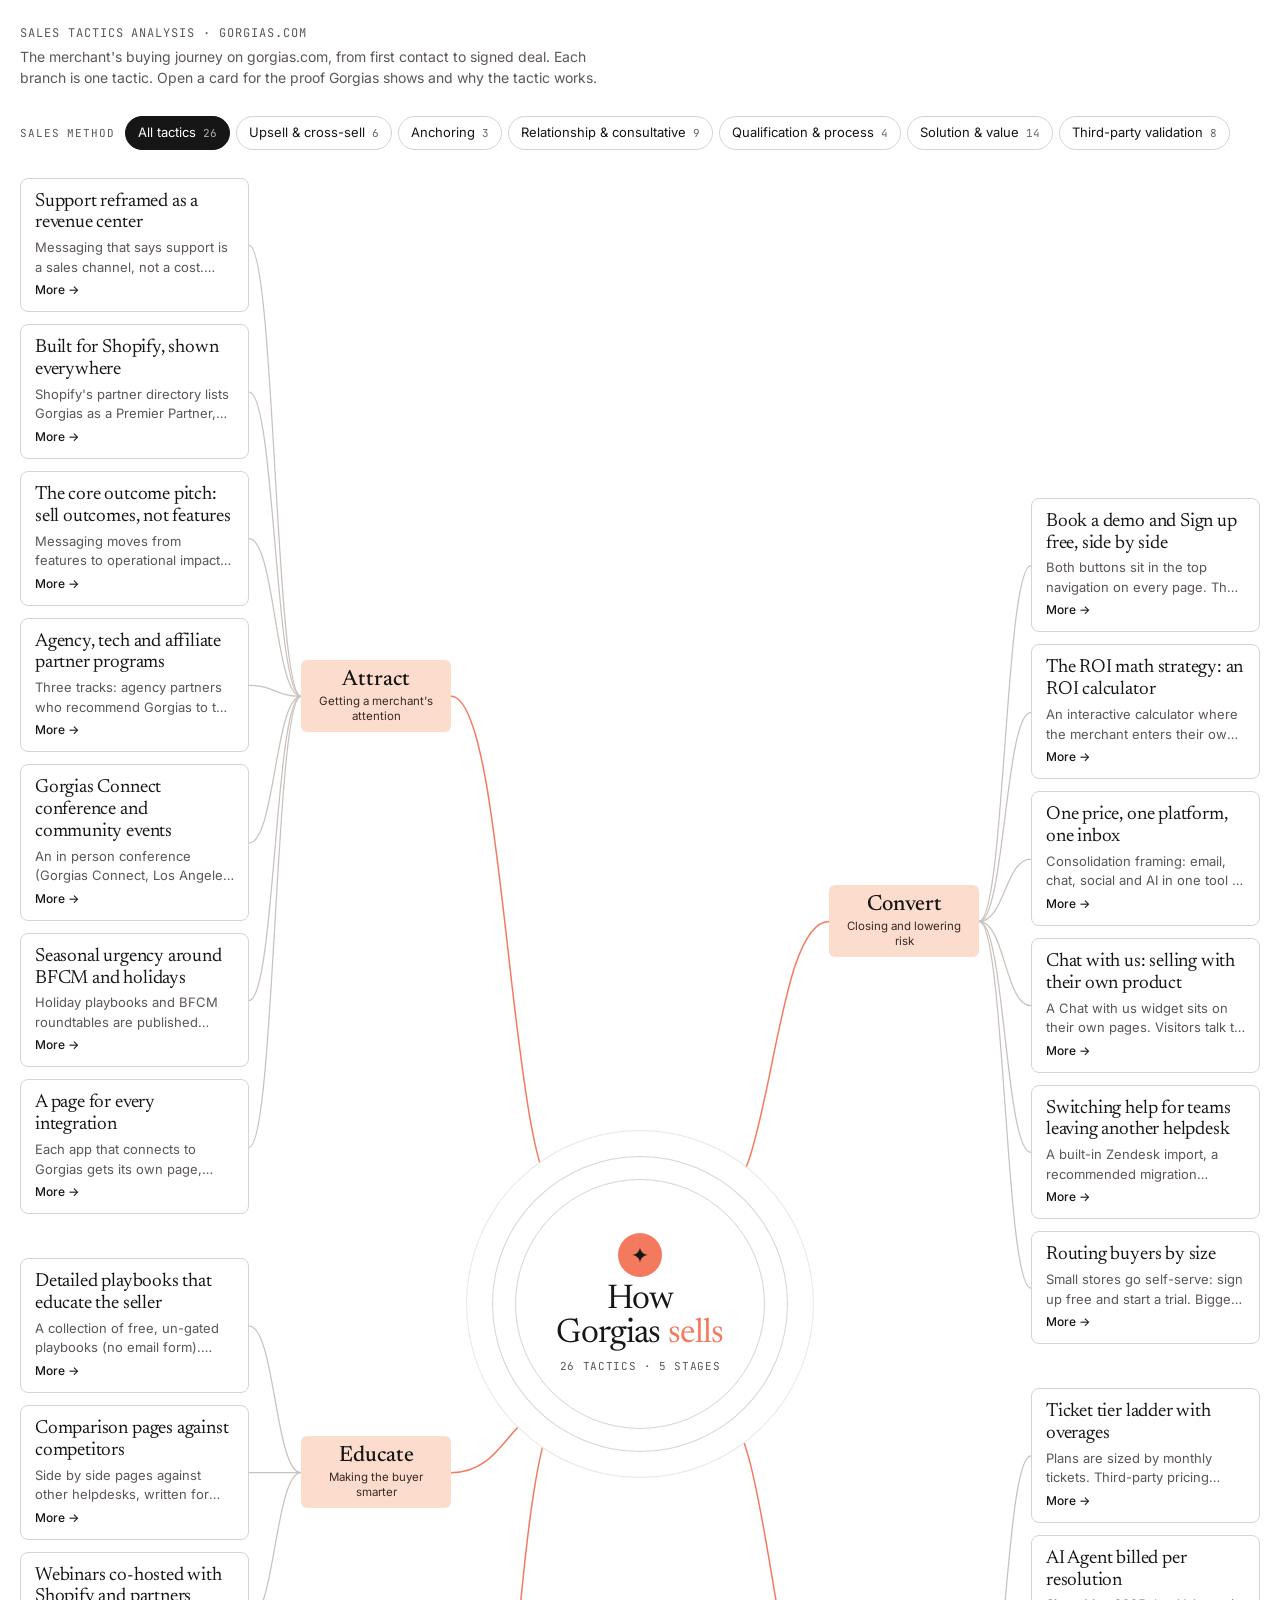
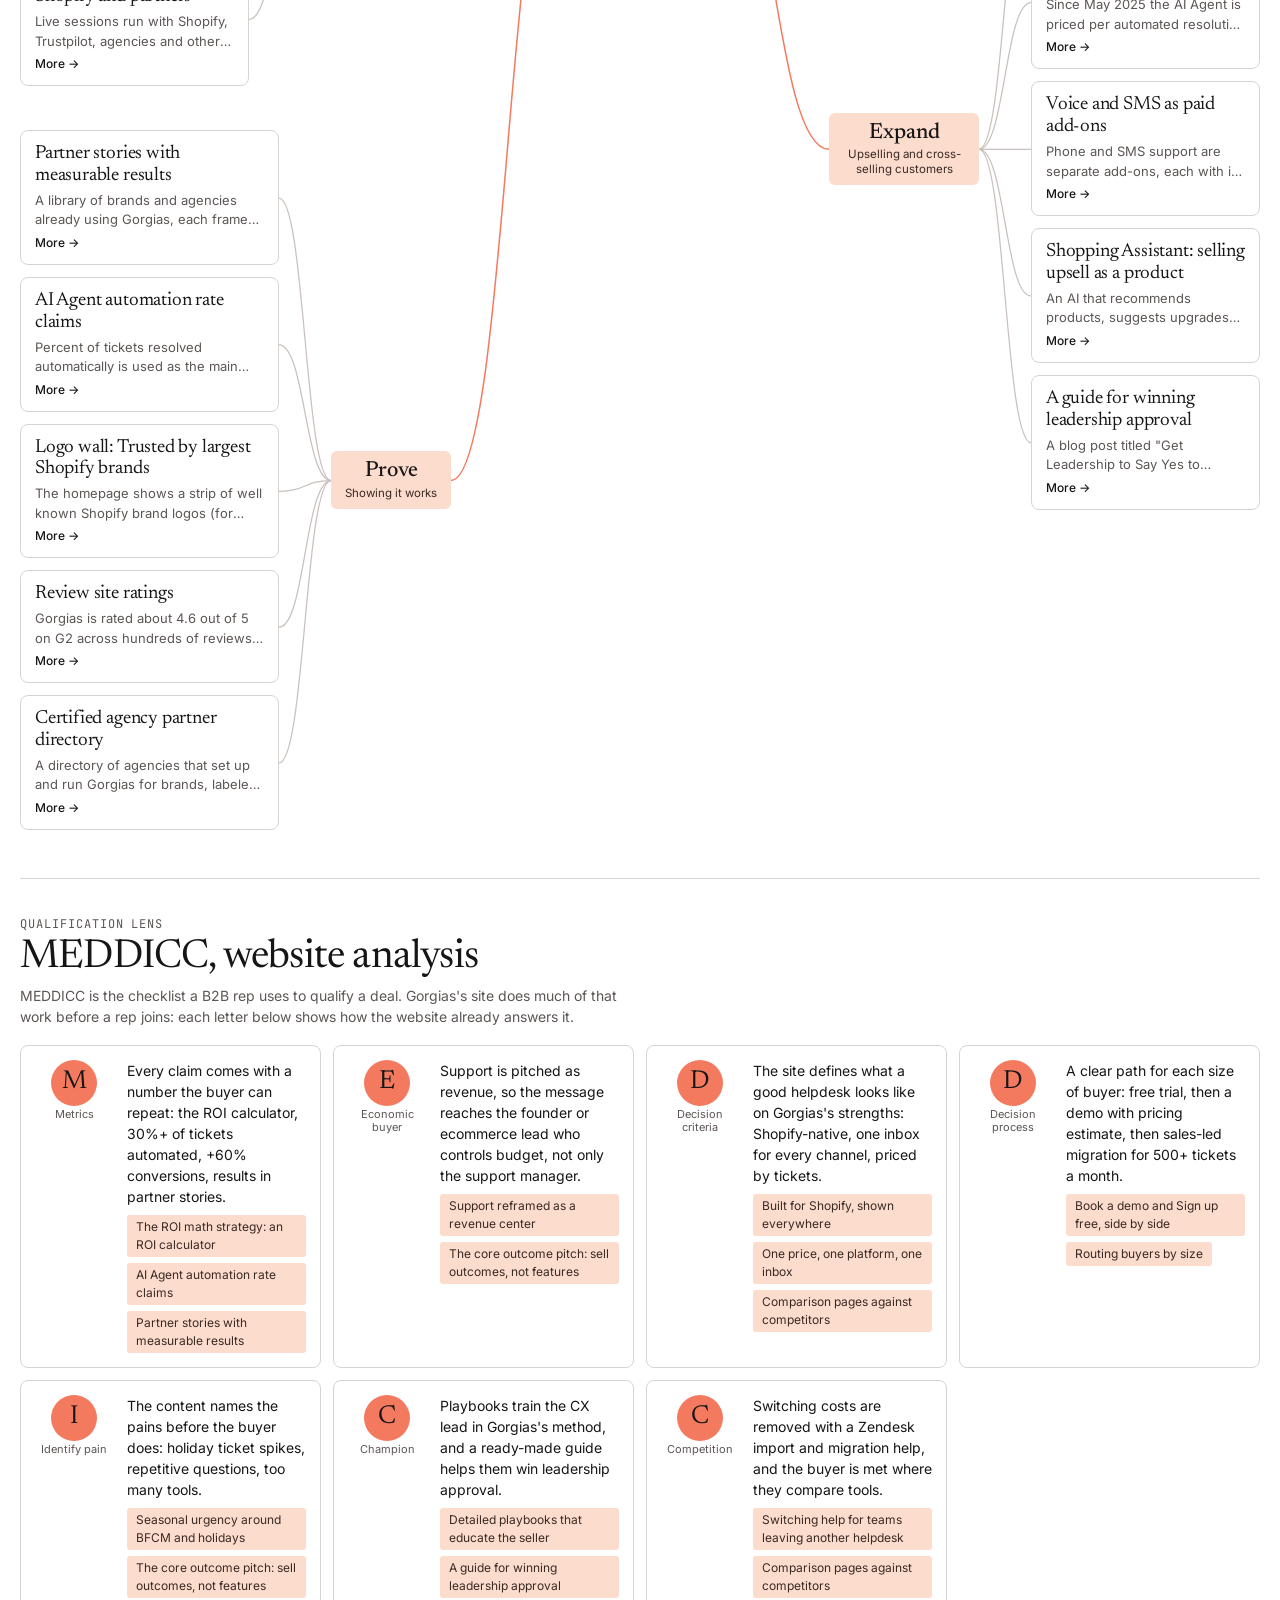
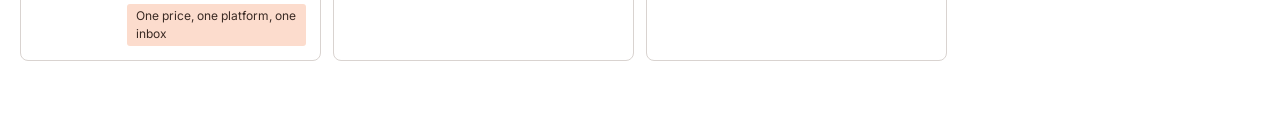
==== gorgias-analysis/index.html @ 4cdb9e4c "Gorgias map: standalone index.html for GitHub Pages, loads cards.json Co-Authored-By: Claude Opus 5." ====
<!doctype html>
<html lang="en">
<head>
<meta charset="utf-8">
<meta name="viewport" content="width=device-width,initial-scale=1,viewport-fit=cover">
<style>body{margin:0;font:14px system-ui,sans-serif}img{max-width:100%}[hidden]{display:none!important}</style>
</head>
<body>
<title>Gorgias Sales Tactics</title>
<link rel="preconnect" href="https://fonts.googleapis.com">
<link rel="stylesheet" href="https://fonts.googleapis.com/css2?family=Newsreader:opsz,wght@6..72,400;6..72,500&family=Inter:wght@400;500;600&family=JetBrains+Mono:wght@400;500&display=swap">
<style>
/* Layout: a mind map. The question sits in a ringed hub in the middle; four buyer stages branch left and right; each tactic hangs off its stage. Gorgias palette: white, ink, coral, warm grey, peach. */
:root{
  --bg:#ffffff; --surface:#ffffff; --sunk:#ebe7e5; --fg:#161616; --muted:#5c5654; --line:#d9d3d0;
  --ink:#161616; --on-ink:#ffffff; --coral:#f47a5f; --peach:#fcdccd; --tag-fg:#3a2a24; --warn:#a4462f;
  --branch:#c9c1bd;
  color-scheme:light;
  --display:"Newsreader","Iowan Old Style",Georgia,serif;
  --body:"Inter",ui-sans-serif,system-ui,sans-serif;
  --mono:"JetBrains Mono",ui-monospace,Menlo,monospace;
}
*{box-sizing:border-box}
body{background:var(--bg);color:var(--fg);font-family:var(--body);font-size:15px;line-height:1.5}
.wrap{padding-inline:20px;padding-block:24px 56px;max-width:1440px;margin:0 auto;display:flex;flex-direction:column;gap:28px}
header{display:flex;flex-wrap:wrap;gap:14px;align-items:center;justify-content:space-between}
.eyebrow{font-family:var(--mono);font-size:12px;letter-spacing:.08em;text-transform:uppercase;color:var(--muted)}
.lede{color:var(--muted);max-width:68ch;margin:4px 0 0;font-size:14px}
button,input,textarea,select{font:inherit;color:inherit}
.btn{border:1px solid var(--line);background:var(--surface);padding:9px 18px;border-radius:999px;cursor:pointer;font-weight:500}
.btn:hover{border-color:var(--ink)}
.btn.primary{background:var(--ink);color:var(--on-ink);border-color:var(--ink);font-weight:600}
.btn:focus-visible,input:focus-visible,textarea:focus-visible,select:focus-visible,.card:focus-visible{outline:2px solid var(--coral);outline-offset:2px}
.note{font-size:13px;color:var(--muted);text-align:center;margin:0}
.note.err{color:var(--warn)}

/* map */
.map{position:relative;display:grid;grid-template-columns:minmax(0,1fr) 250px minmax(0,1fr);column-gap:64px;align-items:center}
.wires{position:absolute;inset:0;width:100%;height:100%;pointer-events:none;overflow:visible}
.wires path{fill:none;stroke:var(--branch);stroke-width:1.25}
.wires path.trunk{stroke:var(--coral);stroke-width:1.5}
.side{display:flex;flex-direction:column;gap:44px;position:relative;z-index:1;min-width:0}
.hub{position:relative;z-index:1;width:250px;height:250px;border-radius:50%;display:grid;place-items:center;text-align:center;background:var(--surface);border:1px solid var(--line);
  box-shadow:0 0 0 22px var(--bg),0 0 0 23px var(--line),0 0 0 48px var(--bg),0 0 0 49px var(--sunk)}
.hub-in{display:flex;flex-direction:column;align-items:center;gap:6px;padding:20px}
.hub .dot{width:44px;height:44px;border-radius:50%;background:var(--coral);display:grid;place-items:center;color:var(--ink);font-size:22px;line-height:1}
.hub h1{font-family:var(--display);font-weight:400;font-size:34px;letter-spacing:-.02em;line-height:1.02;margin:0;text-wrap:balance}
.hub h1 em{font-style:normal;color:var(--coral)}
.hub .count{font-family:var(--mono);font-size:11px;color:var(--muted);letter-spacing:.06em;text-transform:uppercase}
.group{display:grid;grid-template-columns:minmax(0,1fr) auto;column-gap:52px;align-items:center}
.side.right .group{grid-template-columns:auto minmax(0,1fr)}
.side.right .stage{order:-1}
.stage{display:flex;flex-direction:column;align-items:center;gap:2px;background:var(--peach);color:var(--tag-fg);border-radius:6px;padding:8px 14px;text-align:center;max-width:150px}
.stage b{font-family:var(--display);font-weight:500;font-size:22px;line-height:1.1;color:var(--ink)}
.stage span{font-size:11.5px;line-height:1.3}
.cards{display:flex;flex-direction:column;gap:12px;min-width:0}
.card{background:var(--surface);border:1px solid var(--line);border-radius:8px;padding:12px 14px;display:flex;flex-direction:column;gap:4px;cursor:pointer;text-align:left;min-width:0;transition:border-color .15s, transform .15s}
.card:hover{border-color:var(--ink);transform:translateY(-1px)}
.card h3{font-family:var(--display);font-size:19px;font-weight:400;letter-spacing:-.01em;margin:0;line-height:1.15}
.card p{margin:0;font-size:13px;color:var(--muted);display:-webkit-box;-webkit-line-clamp:2;-webkit-box-orient:vertical;overflow:hidden}
.card .more{font-size:12px;font-weight:500;color:var(--fg)}
.card .more::after{content:" →"}
.empty{font-size:13px;color:var(--muted);border:1px dashed var(--line);border-radius:8px;padding:10px 12px}

.card.dim{opacity:.28}
.wires path.faint{opacity:.25}
.wires path.lit{stroke:var(--coral);stroke-width:1.5}

/* method lens */
.lens{display:flex;flex-wrap:wrap;align-items:center;gap:10px}
.lens-label{font-family:var(--mono);font-size:11px;letter-spacing:.08em;text-transform:uppercase;color:var(--muted)}
.lens-row{display:flex;flex-wrap:wrap;gap:6px}
.lens-btn{border:1px solid var(--line);background:var(--surface);border-radius:999px;padding:6px 12px;font-size:13px;cursor:pointer}
.lens-btn:hover{border-color:var(--ink)}
.lens-btn[aria-pressed="true"]{background:var(--ink);color:var(--on-ink);border-color:var(--ink)}
.lens-btn .n{font-family:var(--mono);font-size:11px;opacity:.65}
.lens-btn:focus-visible,.m-link:focus-visible{outline:2px solid var(--coral);outline-offset:2px}

/* MEDDICC */
.meddicc{display:flex;flex-direction:column;gap:18px;border-top:1px solid var(--line);padding-top:36px;margin-top:20px}
.m-head h2{font-family:var(--display);font-weight:400;font-size:clamp(28px,4vw,40px);letter-spacing:-.02em;line-height:1.05;margin:4px 0 6px}
.m-rows{display:grid;grid-template-columns:repeat(auto-fill,minmax(300px,1fr));gap:12px}
.m-row{display:grid;grid-template-columns:auto minmax(0,1fr);gap:14px;border:1px solid var(--line);border-radius:8px;padding:14px}
.m-key{display:flex;flex-direction:column;align-items:center;gap:2px;width:78px}
.m-l{width:46px;height:46px;border-radius:50%;background:var(--coral);display:grid;place-items:center;font-family:var(--display);font-size:26px;color:var(--ink)}
.m-n{font-size:11px;text-align:center;color:var(--muted);line-height:1.2}
.m-body{display:flex;flex-direction:column;gap:8px;min-width:0}
.m-body p{margin:0;font-size:14px}
.m-links{display:flex;flex-wrap:wrap;gap:6px}
.m-link{border:0;background:var(--peach);color:var(--tag-fg);border-radius:3px;padding:3px 9px;font-size:12px;cursor:pointer;text-align:left}
.m-link:hover{text-decoration:underline}
.chip.method{background:var(--sunk);color:var(--fg)}
fieldset.methods{border:1px solid var(--line);border-radius:8px;padding:8px 12px 10px;margin:0}
fieldset.methods legend{font-family:var(--mono);font-size:12px;color:var(--muted);padding:0 4px}
#i-methods{display:grid;grid-template-columns:1fr 1fr;gap:6px 12px}
label.check{flex-direction:row;align-items:center;gap:8px;font-family:var(--body);font-size:13.5px;color:var(--fg);letter-spacing:0}
label.check input{padding:0;margin:0}

/* dialogs */
dialog{border:1px solid var(--line);border-radius:14px;background:var(--surface);color:var(--fg);padding:0;width:min(600px,calc(100vw - 32px))}
dialog::backdrop{background:rgba(22,22,22,.45)}
.detail{display:flex;flex-direction:column;gap:14px;padding:24px}
.detail .crumb{display:flex;flex-wrap:wrap;gap:6px}
.chip{font-size:12px;padding:3px 9px;border-radius:3px;background:var(--peach);color:var(--tag-fg)}
.detail h2{font-family:var(--display);font-weight:400;font-size:32px;letter-spacing:-.015em;line-height:1.08;margin:0;text-wrap:balance}
.detail p{margin:0;line-height:1.6}
.metric{font-family:var(--mono);font-size:13px;border-left:2px solid var(--coral);padding:2px 0 2px 10px}
.why{background:var(--sunk);border-radius:8px;padding:12px 14px}
.why b{font-family:var(--mono);font-size:11px;letter-spacing:.06em;text-transform:uppercase;color:var(--warn);display:block;margin-bottom:2px}
.url{font-size:13.5px;color:var(--fg);font-weight:500;overflow-wrap:anywhere}
.url::after{content:" →"}
form.ed{display:flex;flex-direction:column;gap:12px;padding:22px}
form.ed h2{font-family:var(--display);font-weight:400;margin:0;font-size:28px}
.row{display:grid;grid-template-columns:1fr 1fr;gap:12px}
label{display:flex;flex-direction:column;gap:4px;font-size:12px;font-family:var(--mono);color:var(--muted);letter-spacing:.03em}
input,textarea,form.ed select{border:1px solid var(--line);background:var(--bg);border-radius:8px;padding:8px 10px;font-family:var(--body);font-size:14px;color:var(--fg);letter-spacing:0}
textarea{min-height:70px;resize:vertical}
.actions{display:flex;flex-wrap:wrap;gap:8px;justify-content:space-between}
.actions div{display:flex;gap:8px;margin-left:auto}
.danger{color:var(--warn)}

@media (max-width:1000px){
  .map{grid-template-columns:1fr;row-gap:36px}
  .wires{display:none}
  .hub{justify-self:center;order:-1;margin-block:48px}
  .group,.side.right .group{grid-template-columns:1fr;row-gap:12px}
  .side.right .stage{order:0}
  .stage{flex-direction:row;gap:10px;max-width:none;justify-self:start;text-align:left;align-items:baseline}
  .cards{border-left:1.5px solid var(--coral);padding-left:14px}
  .row{grid-template-columns:1fr}
}
@media (prefers-reduced-motion:reduce){.card{transition:none}}
</style>

<div class="wrap">
  <header>
    <div>
      <div class="eyebrow">Sales tactics analysis · gorgias.com</div>
      <p class="lede">The merchant's buying journey on gorgias.com, from first contact to signed deal. Each branch is one tactic. Open a card for the proof Gorgias shows and why the tactic works.</p>
    </div>
    <button class="btn primary" id="new" type="button" hidden>New tactic</button>
  </header>
  <nav class="lens" aria-label="Highlight by sales method"><span class="lens-label">Sales method</span><div class="lens-row" id="lens"></div></nav>
  <p class="note" id="note">Loading the map…</p>
  <main class="map" id="map">
    <svg class="wires" id="wires" aria-hidden="true"></svg>
    <div class="side left" id="side-left"></div>
    <div class="hub" id="hub"><div class="hub-in"><div class="dot" aria-hidden="true">✦</div><h1>How Gorgias <em>sells</em></h1><div class="count" id="count"></div></div></div>
    <div class="side right" id="side-right"></div>
  </main>
  <section class="meddicc" aria-labelledby="meddicc-h">
    <div class="m-head">
      <div class="eyebrow">Qualification lens</div>
      <h2 id="meddicc-h">MEDDICC, website analysis</h2>
      <p class="lede">MEDDICC is the checklist a B2B rep uses to qualify a deal. Gorgias's site does much of that work before a rep joins: each letter below shows how the website already answers it.</p>
    </div>
    <div class="m-rows" id="meddicc-rows"></div>
  </section>
</div>

<dialog id="det">
  <div class="detail">
    <div class="crumb" id="d-crumb"></div>
    <h2 id="d-title"></h2>
    <p id="d-what"></p>
    <div class="metric" id="d-metric"></div>
    <div class="why" id="d-why"><b>Why it works</b><span id="d-take"></span></div>
    <a class="url" id="d-url" target="_blank" rel="noopener"></a>
    <div class="actions"><div><button class="btn" type="button" id="d-edit" hidden>Edit</button><button class="btn primary" type="button" id="d-close">Close</button></div></div>
  </div>
</dialog>

<dialog id="dlg">
  <form class="ed" id="form" method="dialog">
    <h2 id="dlg-title">New tactic</h2>
    <label>Tactic name<input id="i-title" required maxlength="120"></label>
    <div class="row">
      <label>Buyer stage<select id="i-stage"></select></label>
      <label>Tactic type<input id="i-type" list="types" maxlength="40"><datalist id="types"></datalist></label>
    </div>
    <label>Where on their site (URL)<input id="i-url" type="url" placeholder="https://www.gorgias.com/…"></label>
    <label>What they do<textarea id="i-what" maxlength="1500"></textarea></label>
    <label>Proof or metric they show<input id="i-metric" maxlength="200"></label>
    <label>Why it works<textarea id="i-take" maxlength="1500"></textarea></label>
    <fieldset class="methods"><legend>Sales methods</legend><div id="i-methods"></div></fieldset>
    <p class="note err" id="form-err" hidden></p>
    <div class="actions">
      <button class="btn danger" type="button" id="del" hidden>Delete</button>
      <div><button class="btn" type="button" id="cancel">Cancel</button><button class="btn primary" type="submit" id="save">Save tactic</button></div>
    </div>
  </form>
</dialog>

<script>
const STAGES=[
  {id:"attract",name:"Attract",q:"Getting a merchant's attention",side:"left"},
  {id:"educate",name:"Educate",q:"Making the buyer smarter",side:"left"},
  {id:"prove",name:"Prove",q:"Showing it works",side:"left"},
  {id:"convert",name:"Convert",q:"Closing and lowering risk",side:"right"},
  {id:"expand",name:"Expand",q:"Upselling and cross-selling customers",side:"right"}
];
const METHODS=[
  {id:"upsell",name:"Upsell & cross-sell"},
  {id:"anchoring",name:"Anchoring"},
  {id:"consultative",name:"Relationship & consultative"},
  {id:"qualification",name:"Qualification & process"},
  {id:"value",name:"Solution & value"},
  {id:"validation",name:"Third-party validation"}
];
const MEDDICC=[
  {l:"M",n:"Metrics",t:"Every claim comes with a number the buyer can repeat: the ROI calculator, 30%+ of tickets automated, +60% conversions, results in partner stories.",ids:["roi-calculator","ai-automation","partner-stories"]},
  {l:"E",n:"Economic buyer",t:"Support is pitched as revenue, so the message reaches the founder or ecommerce lead who controls budget, not only the support manager.",ids:["cx-revenue","outcome-pitch"]},
  {l:"D",n:"Decision criteria",t:"The site defines what a good helpdesk looks like on Gorgias's strengths: Shopify-native, one inbox for every channel, priced by tickets.",ids:["shopify-native","one-price-platform","comparison-pages"]},
  {l:"D",n:"Decision process",t:"A clear path for each size of buyer: free trial, then a demo with pricing estimate, then sales-led migration for 500+ tickets a month.",ids:["demo-trial","routing-by-size"]},
  {l:"I",n:"Identify pain",t:"The content names the pains before the buyer does: holiday ticket spikes, repetitive questions, too many tools.",ids:["seasonal-bfcm","outcome-pitch","one-price-platform"]},
  {l:"C",n:"Champion",t:"Playbooks train the CX lead in Gorgias's method, and a ready-made guide helps them win leadership approval.",ids:["playbooks","champion-enablement"]},
  {l:"C",n:"Competition",t:"Switching costs are removed with a Zendesk import and migration help, and the buyer is met where they compare tools.",ids:["migration-help","comparison-pages"]}
];
const $=s=>document.querySelector(s);
let cards=[],db=null,canWrite=false,editing=null,viewing=null,lens="";

function el(tag,cls,text){const e=document.createElement(tag);if(cls)e.className=cls;if(text!=null)e.textContent=text;return e}
function safeUrl(u){try{const x=new URL(u);return /^https?:$/.test(x.protocol)?x.href:null}catch(e){return null}}

function render(){
  const L=$("#side-left"),R=$("#side-right");L.replaceChildren();R.replaceChildren();
  $("#types").replaceChildren(...[...new Set(cards.map(c=>c.type).filter(Boolean))].sort().map(t=>new Option(t)));
  $("#count").textContent=cards.length?cards.length+" tactics · "+STAGES.length+" stages":"";
  renderLens();renderMeddicc();
  for(const st of STAGES){
    const g=el("section","group");g.dataset.stage=st.id;g.setAttribute("aria-label",st.name);
    const pill=el("div","stage");pill.append(el("b",null,st.name),el("span",null,st.q));
    const list=el("div","cards");
    const mine=cards.filter(c=>(c.stage||"prove")===st.id).sort((a,b)=>(a.created||0)-(b.created||0));
    if(!mine.length)list.append(el("div","empty","No tactics here yet."));
    for(const c of mine)list.append(cardEl(c));
    g.append(list,pill);
    (st.side==="left"?L:R).append(g);
  }
  requestAnimationFrame(drawWires);
}
function cardEl(c){
  const d=el("article","card");d.tabIndex=0;d.setAttribute("role","button");
  if(lens&&!(c.methods||[]).includes(lens))d.classList.add("dim");
  d.append(el("h3",null,c.title||"Untitled"));
  if(c.what)d.append(el("p",null,c.what));
  d.append(el("span","more","More"));
  const open=()=>openDetail(c);
  d.onclick=open;d.onkeydown=e=>{if(e.key==="Enter"||e.key===" "){e.preventDefault();open()}};
  return d;
}

function drawWires(){
  const svg=$("#wires"),map=$("#map");
  if(getComputedStyle(svg).display==="none"){svg.replaceChildren();return}
  const m=map.getBoundingClientRect(),hub=$("#hub").getBoundingClientRect();
  const ns="http://www.w3.org/2000/svg",paths=[];
  const curve=(x1,y1,x2,y2,cls)=>{const mx=(x1+x2)/2;const p=document.createElementNS(ns,"path");p.setAttribute("d",`M${x1},${y1} C${mx},${y1} ${mx},${y2} ${x2},${y2}`);if(cls)p.setAttribute("class",cls);paths.push(p)};
  const r=hub.width/2,cx=hub.left+r-m.left,cy=hub.top+r-m.top;
  document.querySelectorAll(".group").forEach(g=>{
    const left=g.parentElement.classList.contains("left");
    const pill=g.querySelector(".stage").getBoundingClientRect();
    const py=pill.top+pill.height/2-m.top;
    const inner=left?pill.right-m.left:pill.left-m.left, outer=left?pill.left-m.left:pill.right-m.left;
    const dy=Math.max(-r*.8,Math.min(r*.8,py-cy)), dx=Math.sqrt(r*r-dy*dy);
    curve(left?cx-dx:cx+dx,cy+dy,inner,py,"trunk");
    g.querySelectorAll(".card,.empty").forEach(c=>{const b=c.getBoundingClientRect();curve(outer,py,left?b.right-m.left:b.left-m.left,b.top+b.height/2-m.top,lens?(c.classList.contains("dim")?"faint":"lit"):"")});
  });
  svg.setAttribute("viewBox",`0 0 ${m.width} ${m.height}`);
  svg.replaceChildren(...paths);
}
new ResizeObserver(()=>requestAnimationFrame(drawWires)).observe($("#map"));
document.fonts?.ready.then(()=>requestAnimationFrame(drawWires));

function renderLens(){
  const bar=$("#lens");bar.replaceChildren();
  const mk=(id,name)=>{const b=el("button","lens-btn",name);b.type="button";b.setAttribute("aria-pressed",String(lens===id));
    const n=id?cards.filter(c=>(c.methods||[]).includes(id)).length:cards.length;b.append(el("span","n"," "+n));
    b.onclick=()=>{lens=id;render()};return b};
  bar.append(mk("","All tactics"),...METHODS.map(m=>mk(m.id,m.name)));
}
function renderMeddicc(){
  const box=$("#meddicc-rows");box.replaceChildren();
  for(const r of MEDDICC){
    const row=el("div","m-row");
    const k=el("div","m-key");k.append(el("span","m-l",r.l),el("span","m-n",r.n));
    const body=el("div","m-body");body.append(el("p",null,r.t));
    const links=el("div","m-links");
    for(const id of r.ids){const c=cards.find(x=>x.id===id);if(!c)continue;const b=el("button","m-link",c.title);b.type="button";b.onclick=()=>openDetail(c);links.append(b)}
    if(links.childElementCount)body.append(links);
    row.append(k,body);box.append(row);
  }
}
function openDetail(c){
  viewing=c;
  const st=STAGES.find(s=>s.id===(c.stage||"prove"));
  $("#d-crumb").replaceChildren(el("span","chip",st?st.name:""),...(c.type?[el("span","chip",c.type)]:[]),
    ...(c.methods||[]).map(id=>METHODS.find(m=>m.id===id)).filter(Boolean).map(m=>el("span","chip method",m.name)));
  $("#d-title").textContent=c.title||"Untitled";
  $("#d-what").textContent=c.what||"";$("#d-what").hidden=!c.what;
  $("#d-metric").textContent=c.metric||"";$("#d-metric").hidden=!c.metric;
  $("#d-take").textContent=c.take||"";$("#d-why").hidden=!c.take;
  const u=safeUrl(c.url||"");const a=$("#d-url");a.hidden=!u;if(u){a.href=u;a.textContent="See it on "+u.replace(/^https?:\/\/(www\.)?/,"").replace(/\/$/,"")}
  $("#d-edit").hidden=!canWrite;
  $("#det").showModal();
}
$("#d-close").onclick=()=>$("#det").close();
$("#d-edit").onclick=()=>{$("#det").close();openEd(viewing)};

function openEd(c,stage){
  editing=c;
  $("#dlg-title").textContent=c?"Edit tactic":"New tactic";
  $("#i-stage").replaceChildren(...STAGES.map(s=>new Option(s.name,s.id)));
  $("#i-title").value=c?.title||"";$("#i-stage").value=c?.stage||stage||"attract";$("#i-type").value=c?.type||"";
  $("#i-url").value=c?.url||"";$("#i-what").value=c?.what||"";$("#i-metric").value=c?.metric||"";$("#i-take").value=c?.take||"";
  $("#i-methods").replaceChildren(...METHODS.map(m=>{const l=el("label","check");const i=el("input");i.type="checkbox";i.value=m.id;i.id="m-"+m.id;i.checked=(c?.methods||[]).includes(m.id);l.append(i,document.createTextNode(m.name));return l}));
  $("#del").hidden=!c;$("#form-err").hidden=true;$("#del").textContent="Delete";$("#del").dataset.armed="";
  $("#dlg").showModal();$("#i-title").focus();
}
function fail(msg){const e=$("#form-err");e.textContent=msg;e.hidden=false}
$("#form").addEventListener("submit",async e=>{
  e.preventDefault();if(!db)return fail("The map can't save right now. Reload the page and try again.");
  const data={...(editing?{status:editing.status||""}:{}),title:$("#i-title").value.trim(),stage:$("#i-stage").value,type:$("#i-type").value.trim(),url:$("#i-url").value.trim(),
    what:$("#i-what").value.trim(),metric:$("#i-metric").value.trim(),take:$("#i-take").value.trim(),methods:[...document.querySelectorAll("#i-methods input:checked")].map(i=>i.value),created:editing?.created||Date.now()};
  if(!data.title)return fail("Give the tactic a name.");
  $("#save").disabled=true;
  try{const col=db.collection("cards");await (editing?col.doc(editing.id):col.doc()).set(data);$("#dlg").close()}
  catch(err){if(err?.code==="invalid_argument"){canWrite=false;$("#new").hidden=true;fail("You can view this map but not edit it.")}else fail("Saving failed ("+(err?.code||"error")+"). Try again in a moment.")}
  finally{$("#save").disabled=false}
});
$("#del").onclick=async()=>{
  const b=$("#del");if(!b.dataset.armed){b.dataset.armed="1";b.textContent="Click again to delete";return}
  try{await db.collection("cards").doc(editing.id).delete();$("#dlg").close()}catch(err){fail("Delete failed ("+(err?.code||"error")+").")}
};
$("#cancel").onclick=()=>$("#dlg").close();
$("#new").onclick=()=>openEd(null,"attract");

render();
(async()=>{
  const note=$("#note");
  db=await window.claude?.use?.("db");
  if(!db){
    try{const r=await fetch("cards.json");if(!r.ok)throw 0;const j=await r.json();cards=Object.entries(j).map(([id,d])=>({id,...d}));note.hidden=true;render();return}catch(e){}
    note.textContent="Sign in to claude.ai to see this map.";note.classList.add("err");return}
  try{const user=await claude.use("user");const w=user?await user.can("data.write"):null;canWrite=w!==false}catch(e){canWrite=true}
  $("#new").hidden=!canWrite;
  db.collection("cards").onSnapshot(s=>{
    cards=s.docs.map(d=>({id:d.id,...d.data()}));
    note.hidden=cards.length>0;note.textContent="No tactics yet. Use New tactic to add the first one.";
    render();
  },err=>{note.hidden=false;note.textContent="The map stopped syncing ("+err.code+"). Reload to reconnect.";note.classList.add("err")});
})();
</script>

</body>
</html>
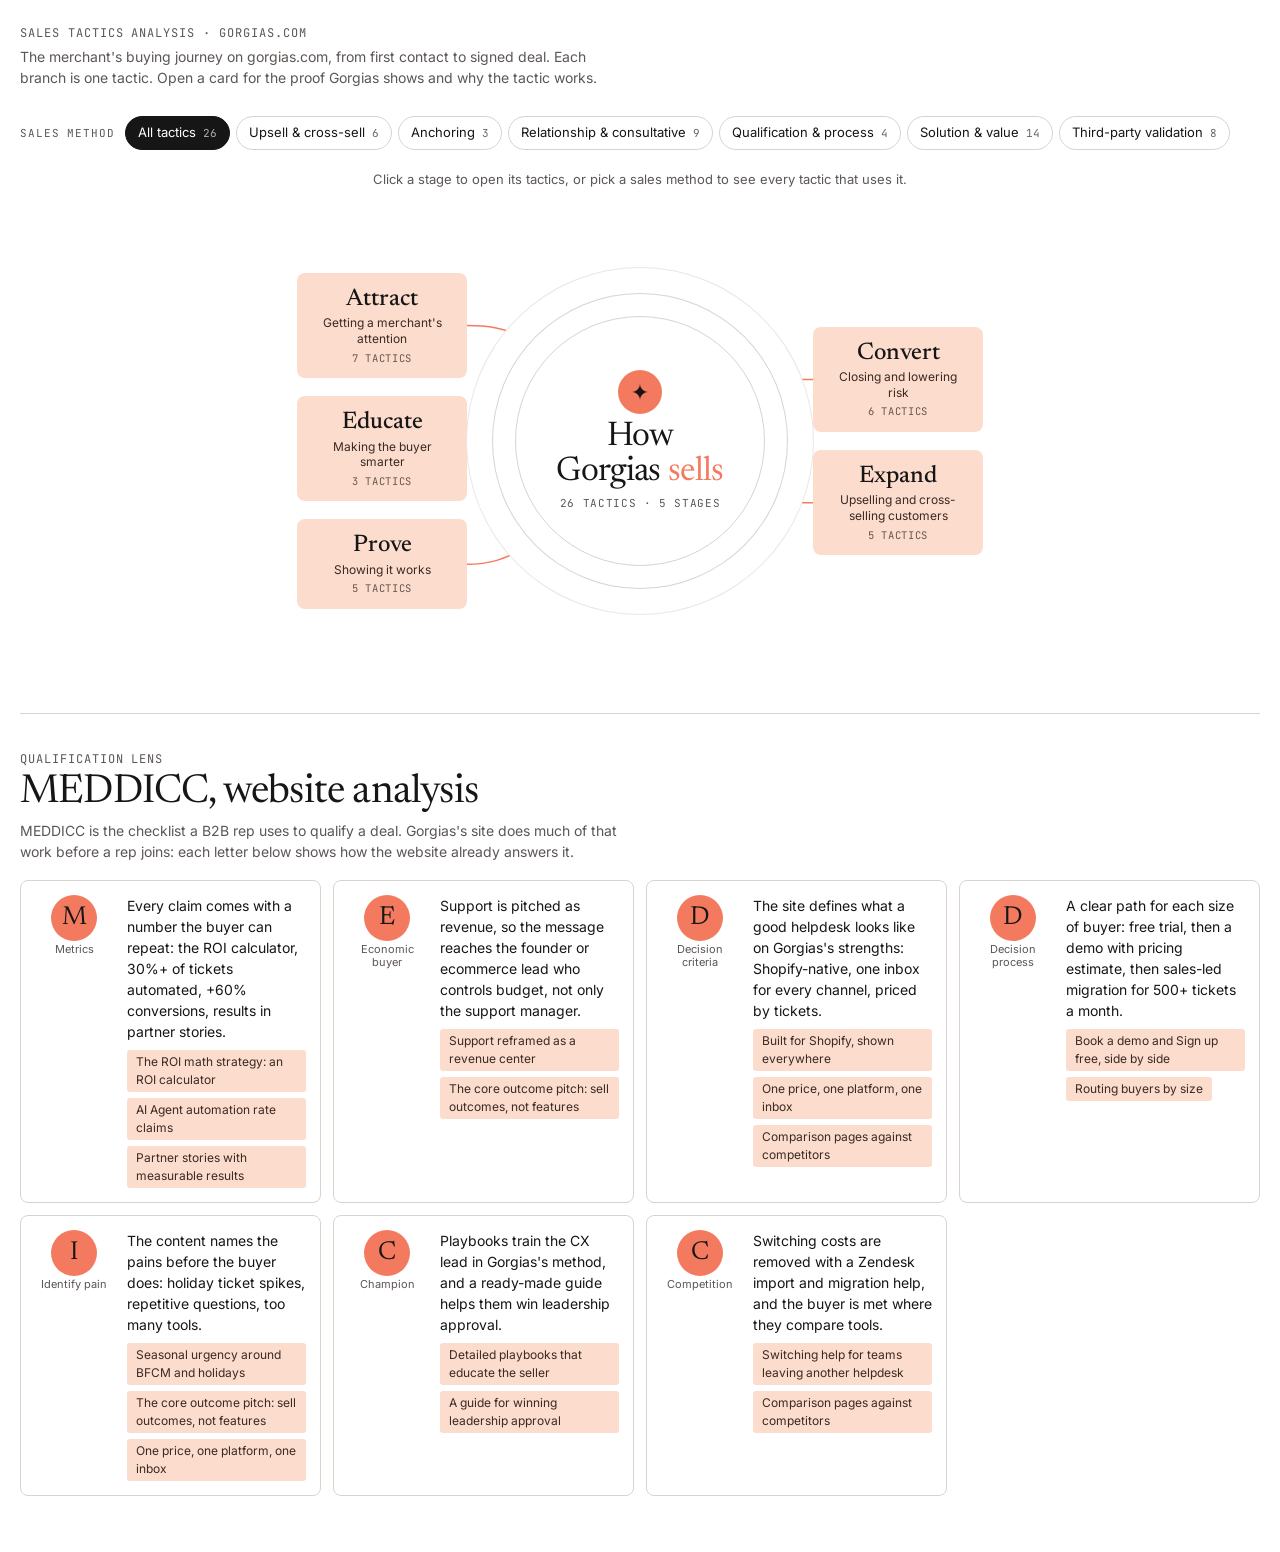
==== commit f5e107b9: "Gorgias map: compact view, stages open on click Co-Authored-By: Claude Opus 5.5 <noreply@anthropic.c" ====
--- a/gorgias-analysis/index.html
+++ b/gorgias-analysis/index.html
@@ -35,11 +35,11 @@
 .note.err{color:var(--warn)}
 
 /* map */
-.map{position:relative;display:grid;grid-template-columns:minmax(0,1fr) 250px minmax(0,1fr);column-gap:64px;align-items:center}
+.map{position:relative;display:grid;grid-template-columns:minmax(0,440px) 250px minmax(0,440px);justify-content:center;column-gap:48px;align-items:center;padding-block:56px}
 .wires{position:absolute;inset:0;width:100%;height:100%;pointer-events:none;overflow:visible}
 .wires path{fill:none;stroke:var(--branch);stroke-width:1.25}
 .wires path.trunk{stroke:var(--coral);stroke-width:1.5}
-.side{display:flex;flex-direction:column;gap:44px;position:relative;z-index:1;min-width:0}
+.side{display:flex;flex-direction:column;gap:18px;position:relative;z-index:1;min-width:0}
 .hub{position:relative;z-index:1;width:250px;height:250px;border-radius:50%;display:grid;place-items:center;text-align:center;background:var(--surface);border:1px solid var(--line);
   box-shadow:0 0 0 22px var(--bg),0 0 0 23px var(--line),0 0 0 48px var(--bg),0 0 0 49px var(--sunk)}
 .hub-in{display:flex;flex-direction:column;align-items:center;gap:6px;padding:20px}
@@ -47,12 +47,19 @@
 .hub h1{font-family:var(--display);font-weight:400;font-size:34px;letter-spacing:-.02em;line-height:1.02;margin:0;text-wrap:balance}
 .hub h1 em{font-style:normal;color:var(--coral)}
 .hub .count{font-family:var(--mono);font-size:11px;color:var(--muted);letter-spacing:.06em;text-transform:uppercase}
-.group{display:grid;grid-template-columns:minmax(0,1fr) auto;column-gap:52px;align-items:center}
+.group{display:grid;grid-template-columns:minmax(0,1fr) auto;column-gap:40px;align-items:center}
+.group.open{margin-block:10px}
 .side.right .group{grid-template-columns:auto minmax(0,1fr)}
 .side.right .stage{order:-1}
-.stage{display:flex;flex-direction:column;align-items:center;gap:2px;background:var(--peach);color:var(--tag-fg);border-radius:6px;padding:8px 14px;text-align:center;max-width:150px}
-.stage b{font-family:var(--display);font-weight:500;font-size:22px;line-height:1.1;color:var(--ink)}
-.stage span{font-size:11.5px;line-height:1.3}
+.stage{display:flex;flex-direction:column;align-items:center;gap:3px;background:var(--peach);color:var(--tag-fg);border:1px solid transparent;border-radius:8px;padding:12px 18px;text-align:center;width:170px;cursor:pointer;transition:background .15s,transform .15s}
+.stage:hover{transform:translateY(-1px);border-color:var(--coral)}
+.stage:focus-visible{outline:2px solid var(--coral);outline-offset:2px}
+.stage[aria-expanded="true"]{background:var(--ink);color:var(--on-ink)}
+.stage[aria-expanded="true"] b{color:var(--on-ink)}
+.stage .cnt{font-family:var(--mono);font-size:10.5px;letter-spacing:.06em;text-transform:uppercase;opacity:.75;margin-top:2px}
+.stage b{font-family:var(--display);font-weight:500;font-size:24px;line-height:1.1;color:var(--ink)}
+.stage span{font-size:12px;line-height:1.3}
+.hint{text-align:center;font-size:13px;color:var(--muted);margin:-8px 0 0}
 .cards{display:flex;flex-direction:column;gap:12px;min-width:0}
 .card{background:var(--surface);border:1px solid var(--line);border-radius:8px;padding:12px 14px;display:flex;flex-direction:column;gap:4px;cursor:pointer;text-align:left;min-width:0;transition:border-color .15s, transform .15s}
 .card:hover{border-color:var(--ink);transform:translateY(-1px)}
@@ -125,7 +132,10 @@
   .hub{justify-self:center;order:-1;margin-block:48px}
   .group,.side.right .group{grid-template-columns:1fr;row-gap:12px}
   .side.right .stage{order:0}
-  .stage{flex-direction:row;gap:10px;max-width:none;justify-self:start;text-align:left;align-items:baseline}
+  .stage{flex-direction:row;flex-wrap:wrap;gap:4px 10px;width:100%;justify-self:stretch;text-align:left;align-items:baseline}
+  .cards:empty{display:none}
+  .side{gap:12px}
+  .map{padding-block:0}
   .cards{border-left:1.5px solid var(--coral);padding-left:14px}
   .row{grid-template-columns:1fr}
 }
@@ -142,6 +152,7 @@
   </header>
   <nav class="lens" aria-label="Highlight by sales method"><span class="lens-label">Sales method</span><div class="lens-row" id="lens"></div></nav>
   <p class="note" id="note">Loading the map…</p>
+  <p class="hint">Click a stage to open its tactics, or pick a sales method to see every tactic that uses it.</p>
   <main class="map" id="map">
     <svg class="wires" id="wires" aria-hidden="true"></svg>
     <div class="side left" id="side-left"></div>
@@ -217,7 +228,7 @@
   {l:"C",n:"Competition",t:"Switching costs are removed with a Zendesk import and migration help, and the buyer is met where they compare tools.",ids:["migration-help","comparison-pages"]}
 ];
 const $=s=>document.querySelector(s);
-let cards=[],db=null,canWrite=false,editing=null,viewing=null,lens="";
+let cards=[],db=null,canWrite=false,editing=null,viewing=null,lens="",openStage="";
 
 function el(tag,cls,text){const e=document.createElement(tag);if(cls)e.className=cls;if(text!=null)e.textContent=text;return e}
 function safeUrl(u){try{const x=new URL(u);return /^https?:$/.test(x.protocol)?x.href:null}catch(e){return null}}
@@ -229,11 +240,14 @@
   renderLens();renderMeddicc();
   for(const st of STAGES){
     const g=el("section","group");g.dataset.stage=st.id;g.setAttribute("aria-label",st.name);
-    const pill=el("div","stage");pill.append(el("b",null,st.name),el("span",null,st.q));
+    const all=cards.filter(c=>(c.stage||"prove")===st.id).sort((a,b)=>(a.created||0)-(b.created||0));
+    const mine=lens?all.filter(c=>(c.methods||[]).includes(lens)):all;
+    const isOpen=lens?mine.length>0:openStage===st.id;
+    const pill=el("button","stage");pill.type="button";pill.setAttribute("aria-expanded",String(isOpen));
+    pill.append(el("b",null,st.name),el("span",null,st.q),el("span","cnt",(lens?mine.length+" of ":"")+all.length+" tactics"));
+    pill.onclick=()=>{const was=openStage===st.id&&!lens;lens="";openStage=was?"":st.id;render()};
     const list=el("div","cards");
-    const mine=cards.filter(c=>(c.stage||"prove")===st.id).sort((a,b)=>(a.created||0)-(b.created||0));
-    if(!mine.length)list.append(el("div","empty","No tactics here yet."));
-    for(const c of mine)list.append(cardEl(c));
+    if(isOpen){g.classList.add("open");for(const c of mine)list.append(cardEl(c))}
     g.append(list,pill);
     (st.side==="left"?L:R).append(g);
   }
@@ -241,7 +255,6 @@
 }
 function cardEl(c){
   const d=el("article","card");d.tabIndex=0;d.setAttribute("role","button");
-  if(lens&&!(c.methods||[]).includes(lens))d.classList.add("dim");
   d.append(el("h3",null,c.title||"Untitled"));
   if(c.what)d.append(el("p",null,c.what));
   d.append(el("span","more","More"));
@@ -264,7 +277,7 @@
     const inner=left?pill.right-m.left:pill.left-m.left, outer=left?pill.left-m.left:pill.right-m.left;
     const dy=Math.max(-r*.8,Math.min(r*.8,py-cy)), dx=Math.sqrt(r*r-dy*dy);
     curve(left?cx-dx:cx+dx,cy+dy,inner,py,"trunk");
-    g.querySelectorAll(".card,.empty").forEach(c=>{const b=c.getBoundingClientRect();curve(outer,py,left?b.right-m.left:b.left-m.left,b.top+b.height/2-m.top,lens?(c.classList.contains("dim")?"faint":"lit"):"")});
+    g.querySelectorAll(".card,.empty").forEach(c=>{const b=c.getBoundingClientRect();curve(outer,py,left?b.right-m.left:b.left-m.left,b.top+b.height/2-m.top,"lit")});
   });
   svg.setAttribute("viewBox",`0 0 ${m.width} ${m.height}`);
   svg.replaceChildren(...paths);
@@ -276,7 +289,7 @@
   const bar=$("#lens");bar.replaceChildren();
   const mk=(id,name)=>{const b=el("button","lens-btn",name);b.type="button";b.setAttribute("aria-pressed",String(lens===id));
     const n=id?cards.filter(c=>(c.methods||[]).includes(id)).length:cards.length;b.append(el("span","n"," "+n));
-    b.onclick=()=>{lens=id;render()};return b};
+    b.onclick=()=>{lens=id;openStage="";render()};return b};
   bar.append(mk("","All tactics"),...METHODS.map(m=>mk(m.id,m.name)));
 }
 function renderMeddicc(){
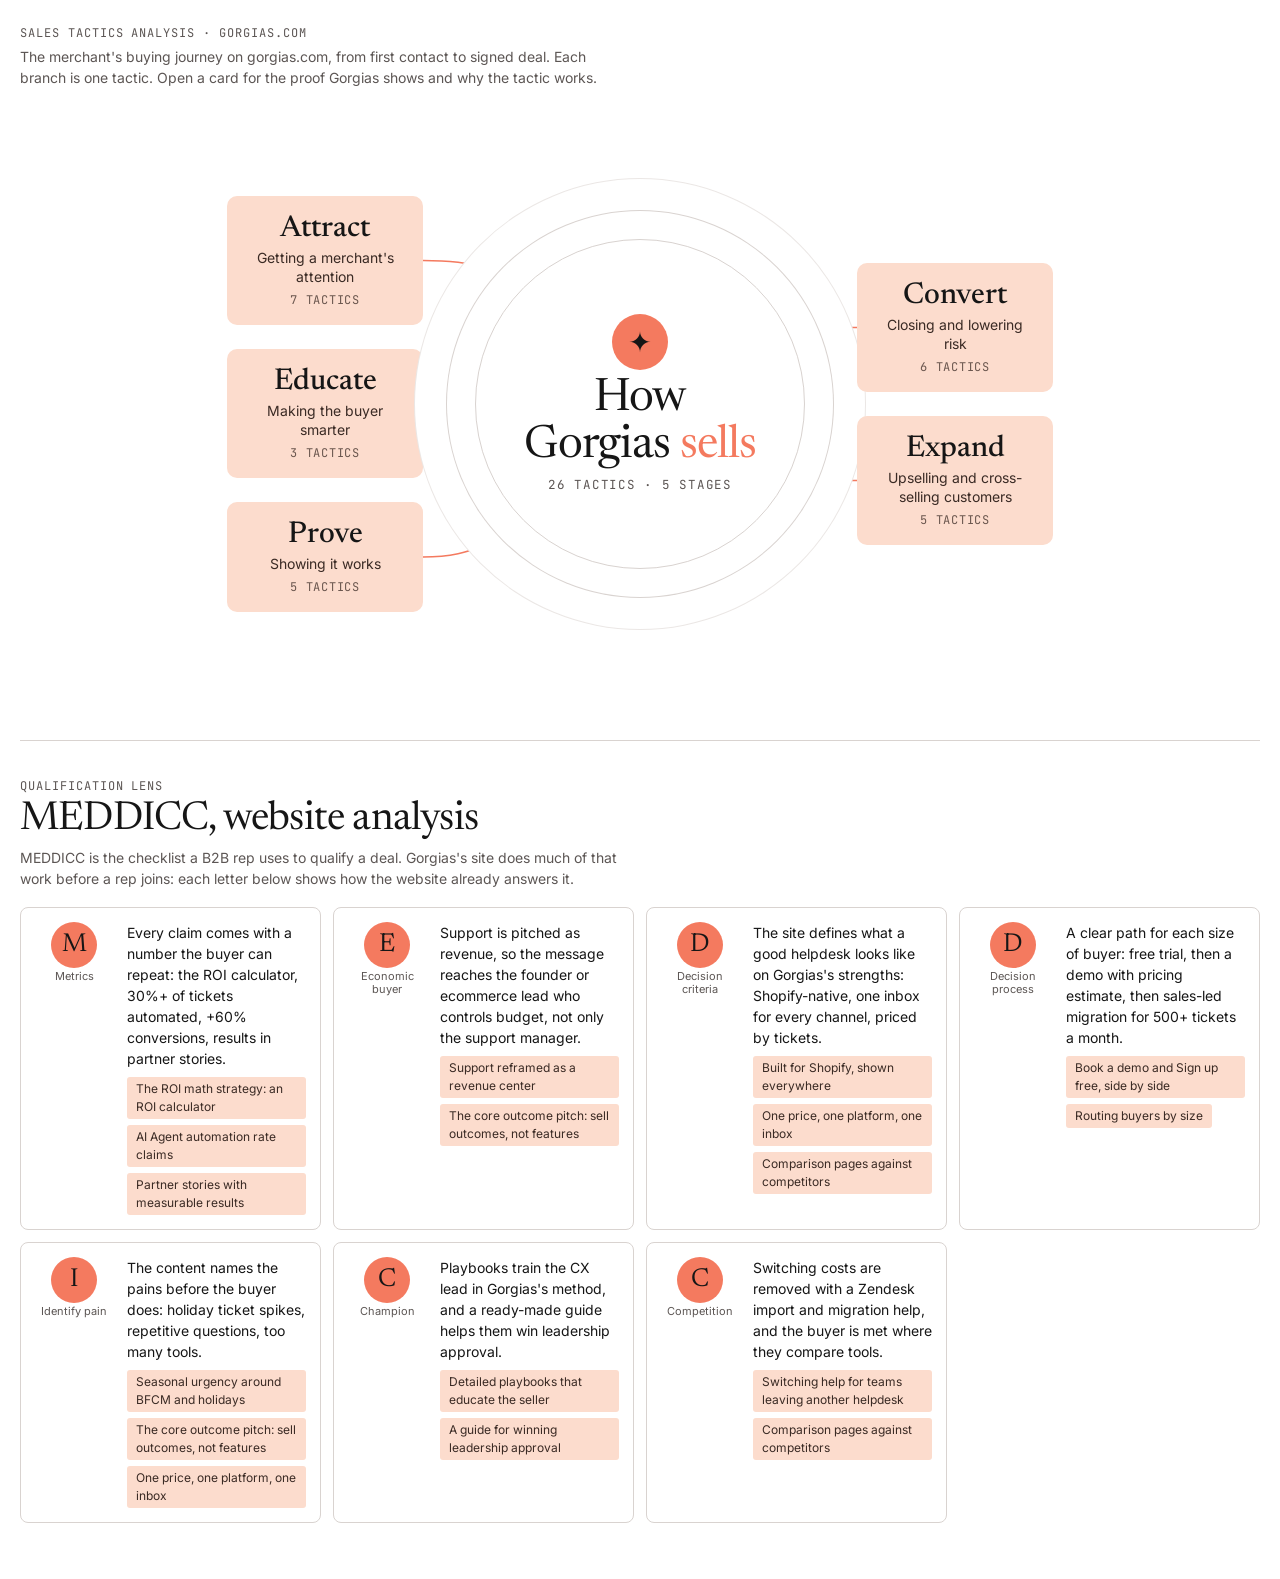
==== commit 2067e96f: "Gorgias map: bigger map, remove sales method bar Co-Authored-By: Claude Opus 5.5 <noreply@anthropic." ====
--- a/gorgias-analysis/index.html
+++ b/gorgias-analysis/index.html
@@ -22,7 +22,7 @@
 }
 *{box-sizing:border-box}
 body{background:var(--bg);color:var(--fg);font-family:var(--body);font-size:15px;line-height:1.5}
-.wrap{padding-inline:20px;padding-block:24px 56px;max-width:1440px;margin:0 auto;display:flex;flex-direction:column;gap:28px}
+.wrap{padding-inline:20px;padding-block:24px 56px;max-width:1560px;margin:0 auto;display:flex;flex-direction:column;gap:28px}
 header{display:flex;flex-wrap:wrap;gap:14px;align-items:center;justify-content:space-between}
 .eyebrow{font-family:var(--mono);font-size:12px;letter-spacing:.08em;text-transform:uppercase;color:var(--muted)}
 .lede{color:var(--muted);max-width:68ch;margin:4px 0 0;font-size:14px}
@@ -35,30 +35,30 @@
 .note.err{color:var(--warn)}
 
 /* map */
-.map{position:relative;display:grid;grid-template-columns:minmax(0,440px) 250px minmax(0,440px);justify-content:center;column-gap:48px;align-items:center;padding-block:56px}
+.map{position:relative;display:grid;grid-template-columns:minmax(0,520px) 330px minmax(0,520px);justify-content:center;column-gap:52px;align-items:center;padding-block:80px}
 .wires{position:absolute;inset:0;width:100%;height:100%;pointer-events:none;overflow:visible}
 .wires path{fill:none;stroke:var(--branch);stroke-width:1.25}
 .wires path.trunk{stroke:var(--coral);stroke-width:1.5}
-.side{display:flex;flex-direction:column;gap:18px;position:relative;z-index:1;min-width:0}
-.hub{position:relative;z-index:1;width:250px;height:250px;border-radius:50%;display:grid;place-items:center;text-align:center;background:var(--surface);border:1px solid var(--line);
-  box-shadow:0 0 0 22px var(--bg),0 0 0 23px var(--line),0 0 0 48px var(--bg),0 0 0 49px var(--sunk)}
+.side{display:flex;flex-direction:column;gap:24px;position:relative;z-index:1;min-width:0}
+.hub{position:relative;z-index:1;width:330px;height:330px;border-radius:50%;display:grid;place-items:center;text-align:center;background:var(--surface);border:1px solid var(--line);
+  box-shadow:0 0 0 28px var(--bg),0 0 0 29px var(--line),0 0 0 60px var(--bg),0 0 0 61px var(--sunk)}
 .hub-in{display:flex;flex-direction:column;align-items:center;gap:6px;padding:20px}
-.hub .dot{width:44px;height:44px;border-radius:50%;background:var(--coral);display:grid;place-items:center;color:var(--ink);font-size:22px;line-height:1}
-.hub h1{font-family:var(--display);font-weight:400;font-size:34px;letter-spacing:-.02em;line-height:1.02;margin:0;text-wrap:balance}
+.hub .dot{width:56px;height:56px;border-radius:50%;background:var(--coral);display:grid;place-items:center;color:var(--ink);font-size:28px;line-height:1}
+.hub h1{font-family:var(--display);font-weight:400;font-size:46px;letter-spacing:-.02em;line-height:1.02;margin:0;text-wrap:balance}
 .hub h1 em{font-style:normal;color:var(--coral)}
-.hub .count{font-family:var(--mono);font-size:11px;color:var(--muted);letter-spacing:.06em;text-transform:uppercase}
-.group{display:grid;grid-template-columns:minmax(0,1fr) auto;column-gap:40px;align-items:center}
+.hub .count{font-family:var(--mono);font-size:12.5px;color:var(--muted);letter-spacing:.06em;text-transform:uppercase}
+.group{display:grid;grid-template-columns:minmax(0,1fr) auto;column-gap:32px;align-items:center}
 .group.open{margin-block:10px}
 .side.right .group{grid-template-columns:auto minmax(0,1fr)}
 .side.right .stage{order:-1}
-.stage{display:flex;flex-direction:column;align-items:center;gap:3px;background:var(--peach);color:var(--tag-fg);border:1px solid transparent;border-radius:8px;padding:12px 18px;text-align:center;width:170px;cursor:pointer;transition:background .15s,transform .15s}
+.stage{display:flex;flex-direction:column;align-items:center;gap:3px;background:var(--peach);color:var(--tag-fg);border:1px solid transparent;border-radius:10px;padding:16px 18px;text-align:center;width:196px;cursor:pointer;transition:background .15s,transform .15s}
 .stage:hover{transform:translateY(-1px);border-color:var(--coral)}
 .stage:focus-visible{outline:2px solid var(--coral);outline-offset:2px}
 .stage[aria-expanded="true"]{background:var(--ink);color:var(--on-ink)}
 .stage[aria-expanded="true"] b{color:var(--on-ink)}
-.stage .cnt{font-family:var(--mono);font-size:10.5px;letter-spacing:.06em;text-transform:uppercase;opacity:.75;margin-top:2px}
-.stage b{font-family:var(--display);font-weight:500;font-size:24px;line-height:1.1;color:var(--ink)}
-.stage span{font-size:12px;line-height:1.3}
+.stage .cnt{font-family:var(--mono);font-size:12px;letter-spacing:.06em;text-transform:uppercase;opacity:.75;margin-top:2px}
+.stage b{font-family:var(--display);font-weight:500;font-size:30px;line-height:1.1;color:var(--ink)}
+.stage span{font-size:14px;line-height:1.35}
 .hint{text-align:center;font-size:13px;color:var(--muted);margin:-8px 0 0}
 .cards{display:flex;flex-direction:column;gap:12px;min-width:0}
 .card{background:var(--surface);border:1px solid var(--line);border-radius:8px;padding:12px 14px;display:flex;flex-direction:column;gap:4px;cursor:pointer;text-align:left;min-width:0;transition:border-color .15s, transform .15s}
@@ -126,10 +126,11 @@
 .actions div{display:flex;gap:8px;margin-left:auto}
 .danger{color:var(--warn)}
 
-@media (max-width:1000px){
+@media (max-width:1100px){
   .map{grid-template-columns:1fr;row-gap:36px}
   .wires{display:none}
-  .hub{justify-self:center;order:-1;margin-block:48px}
+  .hub{justify-self:center;order:-1;margin-block:40px;width:240px;height:240px;box-shadow:0 0 0 18px var(--bg),0 0 0 19px var(--line),0 0 0 36px var(--bg),0 0 0 37px var(--sunk)}
+  .hub h1{font-size:34px}
   .group,.side.right .group{grid-template-columns:1fr;row-gap:12px}
   .side.right .stage{order:0}
   .stage{flex-direction:row;flex-wrap:wrap;gap:4px 10px;width:100%;justify-self:stretch;text-align:left;align-items:baseline}
@@ -150,9 +151,7 @@
     </div>
     <button class="btn primary" id="new" type="button" hidden>New tactic</button>
   </header>
-  <nav class="lens" aria-label="Highlight by sales method"><span class="lens-label">Sales method</span><div class="lens-row" id="lens"></div></nav>
   <p class="note" id="note">Loading the map…</p>
-  <p class="hint">Click a stage to open its tactics, or pick a sales method to see every tactic that uses it.</p>
   <main class="map" id="map">
     <svg class="wires" id="wires" aria-hidden="true"></svg>
     <div class="side left" id="side-left"></div>
@@ -286,7 +285,7 @@
 document.fonts?.ready.then(()=>requestAnimationFrame(drawWires));
 
 function renderLens(){
-  const bar=$("#lens");bar.replaceChildren();
+  const bar=$("#lens");if(!bar)return;bar.replaceChildren();
   const mk=(id,name)=>{const b=el("button","lens-btn",name);b.type="button";b.setAttribute("aria-pressed",String(lens===id));
     const n=id?cards.filter(c=>(c.methods||[]).includes(id)).length:cards.length;b.append(el("span","n"," "+n));
     b.onclick=()=>{lens=id;openStage="";render()};return b};
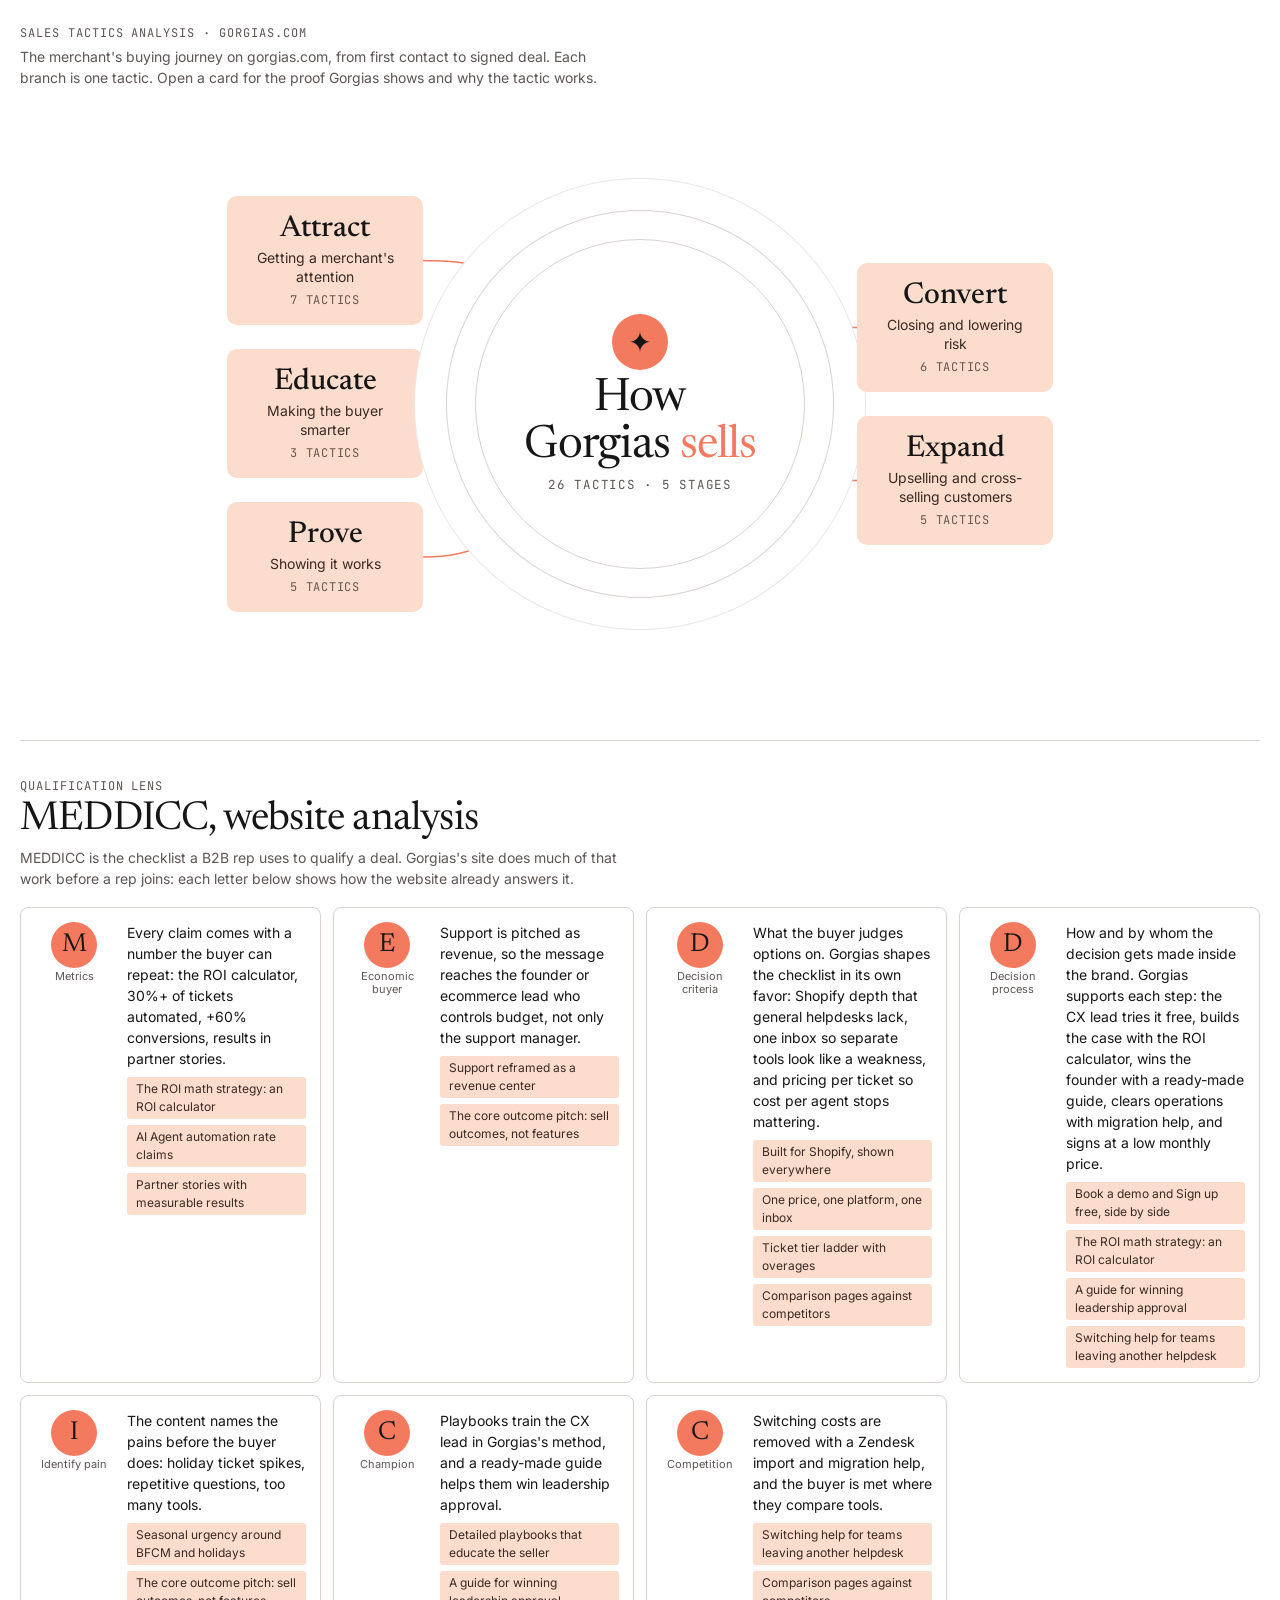
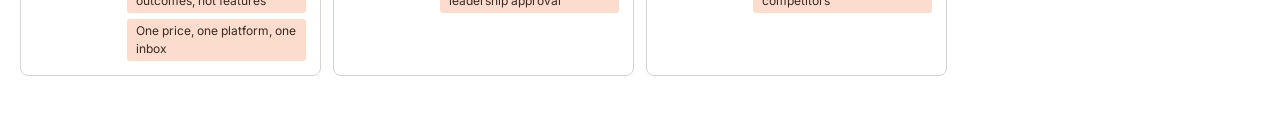
==== commit 50b7fd5c: "Gorgias map: clarify MEDDICC decision criteria and process Co-Authored-By: Claude Opus 5.5 <noreply@" ====
--- a/gorgias-analysis/index.html
+++ b/gorgias-analysis/index.html
@@ -220,8 +220,8 @@
 const MEDDICC=[
   {l:"M",n:"Metrics",t:"Every claim comes with a number the buyer can repeat: the ROI calculator, 30%+ of tickets automated, +60% conversions, results in partner stories.",ids:["roi-calculator","ai-automation","partner-stories"]},
   {l:"E",n:"Economic buyer",t:"Support is pitched as revenue, so the message reaches the founder or ecommerce lead who controls budget, not only the support manager.",ids:["cx-revenue","outcome-pitch"]},
-  {l:"D",n:"Decision criteria",t:"The site defines what a good helpdesk looks like on Gorgias's strengths: Shopify-native, one inbox for every channel, priced by tickets.",ids:["shopify-native","one-price-platform","comparison-pages"]},
-  {l:"D",n:"Decision process",t:"A clear path for each size of buyer: free trial, then a demo with pricing estimate, then sales-led migration for 500+ tickets a month.",ids:["demo-trial","routing-by-size"]},
+  {l:"D",n:"Decision criteria",t:"What the buyer judges options on. Gorgias shapes the checklist in its own favor: Shopify depth that general helpdesks lack, one inbox so separate tools look like a weakness, and pricing per ticket so cost per agent stops mattering.",ids:["shopify-native","one-price-platform","pricing-tickets","comparison-pages"]},
+  {l:"D",n:"Decision process",t:"How and by whom the decision gets made inside the brand. Gorgias supports each step: the CX lead tries it free, builds the case with the ROI calculator, wins the founder with a ready-made guide, clears operations with migration help, and signs at a low monthly price.",ids:["demo-trial","roi-calculator","champion-enablement","migration-help"]},
   {l:"I",n:"Identify pain",t:"The content names the pains before the buyer does: holiday ticket spikes, repetitive questions, too many tools.",ids:["seasonal-bfcm","outcome-pitch","one-price-platform"]},
   {l:"C",n:"Champion",t:"Playbooks train the CX lead in Gorgias's method, and a ready-made guide helps them win leadership approval.",ids:["playbooks","champion-enablement"]},
   {l:"C",n:"Competition",t:"Switching costs are removed with a Zendesk import and migration help, and the buyer is met where they compare tools.",ids:["migration-help","comparison-pages"]}
